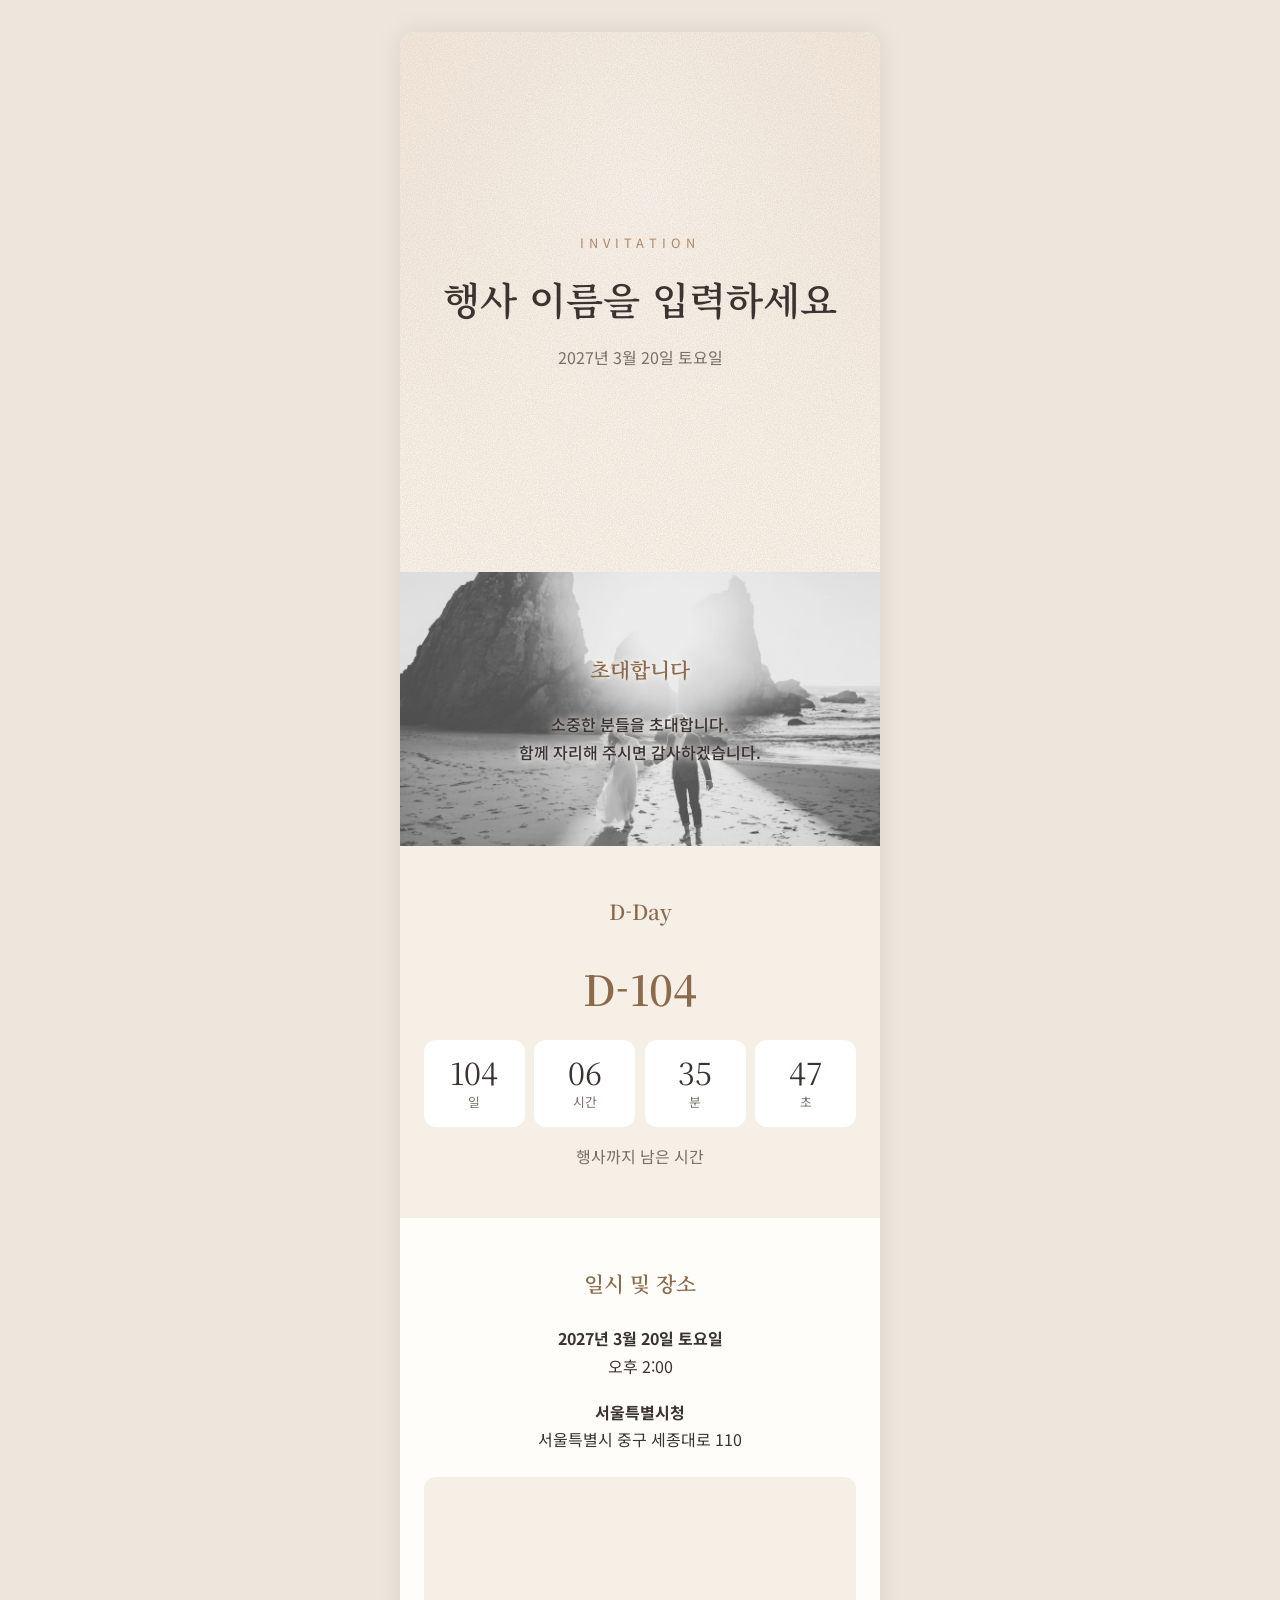
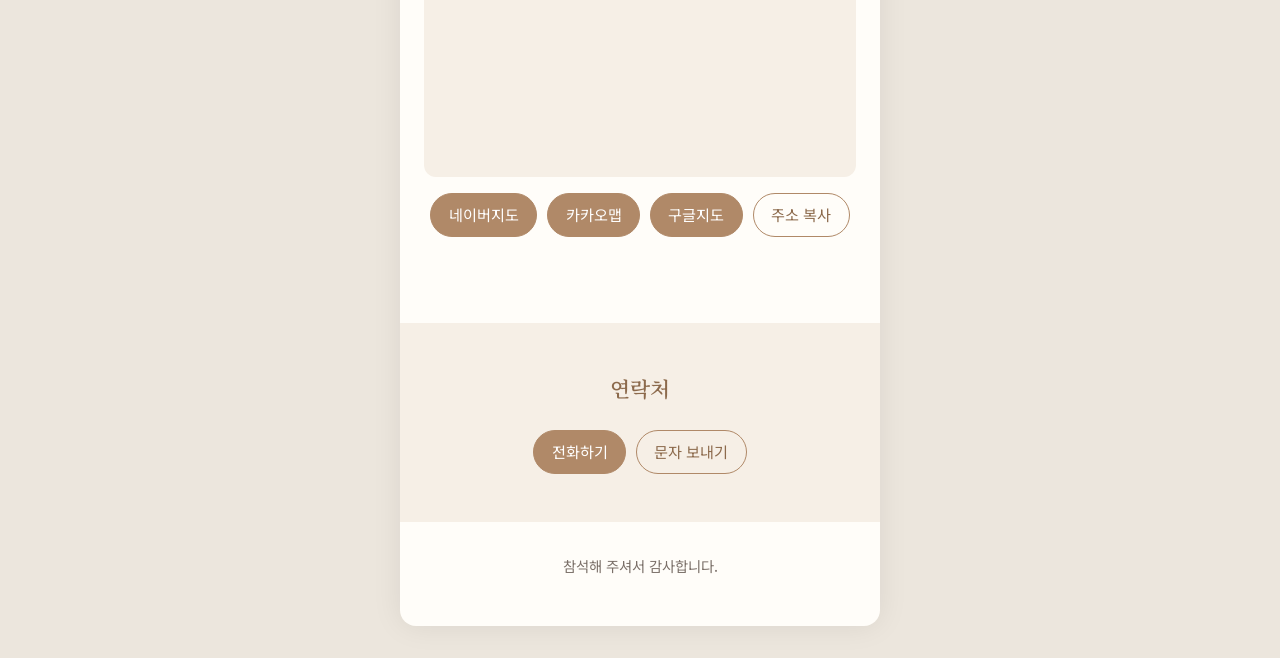
==== index.html @ 3baea65b "Initial commit: 모바일 반응형 초대장 웹페이지 - HTML/CSS/바닐라 JS 기반 초대장 (프레임워크 없음) - D-Day 카운트다운, 장소 지도(구글 지도 ifra" ====
<!DOCTYPE html>
<html lang="ko">
<head>
  <meta charset="UTF-8">
  <meta name="viewport" content="width=device-width, initial-scale=1">
  <title>초대합니다</title>
  <meta name="description" content="소중한 분들을 초대합니다.">
  <meta property="og:title" content="초대합니다">
  <meta property="og:description" content="소중한 분들을 초대합니다.">
  <link rel="preconnect" href="https://fonts.googleapis.com">
  <link rel="preconnect" href="https://fonts.gstatic.com" crossorigin>
  <link href="https://fonts.googleapis.com/css2?family=Noto+Serif+KR:wght@400;600&family=Noto+Sans+KR:wght@400;500&display=swap" rel="stylesheet">
  <link rel="stylesheet" href="css/style.css">
</head>
<body>
  <main class="page">

    <!-- 커버 -->
    <header class="cover" id="cover">
      <p class="cover__label">INVITATION</p>
      <h1 class="cover__title" data-bind="eventName">행사 이름</h1>
      <p class="cover__date" data-bind="dateText">날짜</p>
    </header>

    <!-- 인사말 -->
    <section class="section section--photo" id="greeting">
      <h2 class="section__title">초대합니다</h2>
      <p class="greeting" data-bind="greeting">인사말</p>
    </section>

    <!-- D-Day -->
    <section class="section section--tint" id="dday">
      <h2 class="section__title">D-Day</h2>
      <p class="dday__summary" id="dday-summary" aria-live="off">D-0</p>
      <div class="countdown" id="countdown" aria-live="off">
        <div class="countdown__item"><span class="countdown__num" id="cd-days">00</span><span class="countdown__unit">일</span></div>
        <div class="countdown__item"><span class="countdown__num" id="cd-hours">00</span><span class="countdown__unit">시간</span></div>
        <div class="countdown__item"><span class="countdown__num" id="cd-minutes">00</span><span class="countdown__unit">분</span></div>
        <div class="countdown__item"><span class="countdown__num" id="cd-seconds">00</span><span class="countdown__unit">초</span></div>
      </div>
      <p class="dday__message" id="dday-message"></p>
    </section>

    <!-- 일시·장소 -->
    <section class="section" id="location">
      <h2 class="section__title">일시 및 장소</h2>
      <p class="info"><strong data-bind="dateText">날짜</strong><br><span data-bind="timeText">시간</span></p>
      <p class="info"><strong data-bind="venueName">장소명</strong><br><span data-bind="address">주소</span></p>

      <div class="map">
        <iframe id="map-frame" class="map__frame" title="행사 장소 지도" loading="lazy"
                referrerpolicy="no-referrer-when-downgrade" allowfullscreen></iframe>
      </div>

      <div class="actions">
        <a class="btn" id="link-naver" target="_blank" rel="noopener">네이버지도</a>
        <a class="btn" id="link-kakao" target="_blank" rel="noopener">카카오맵</a>
        <a class="btn" id="link-google" target="_blank" rel="noopener">구글지도</a>
        <button class="btn btn--ghost" id="copy-address" type="button">주소 복사</button>
      </div>
      <p class="toast" id="toast" role="status" aria-live="polite"></p>
    </section>

    <!-- 연락처 -->
    <section class="section section--tint" id="contact">
      <h2 class="section__title">연락처</h2>
      <div class="actions">
        <a class="btn" id="link-tel">전화하기</a>
        <a class="btn btn--ghost" id="link-sms">문자 보내기</a>
      </div>
    </section>

    <footer class="footer">
      <p data-bind="footer">감사합니다.</p>
    </footer>
  </main>

  <script src="js/main.js"></script>
</body>
</html>
---- css/style.css ----
:root {
  --color-bg: #fffdf9;
  --color-tint: #f6efe6;
  --color-text: #3a3330;
  --color-sub: #7a6f68;
  --color-accent: #b08968;
  --color-accent-dark: #8c6a4c;
  --font-serif: 'Noto Serif KR', serif;
  --font-sans: 'Noto Sans KR', system-ui, -apple-system, sans-serif;
  --radius: 12px;
}

* { box-sizing: border-box; margin: 0; padding: 0; }

html { -webkit-text-size-adjust: 100%; }

body {
  font-family: var(--font-sans);
  font-size: 1rem;
  line-height: 1.7;
  color: var(--color-text);
  background: #ece6dd;
  word-break: keep-all;
  overflow-x: hidden;
}

.page {
  max-width: 480px;
  margin: 0 auto;
  background: var(--color-bg);
  min-height: 100vh;
  box-shadow: 0 0 30px rgba(0, 0, 0, 0.08);
}

/* 커버 */
.cover {
  min-height: 70vh;
  display: flex;
  flex-direction: column;
  justify-content: center;
  align-items: center;
  text-align: center;
  padding: 3rem 1.5rem;
  /* 원톤 종이 질감: SVG 노이즈를 베이지 톤으로 은은하게 겹침 */
  background:
    url("data:image/svg+xml,%3Csvg xmlns='http://www.w3.org/2000/svg' width='300' height='300'%3E%3Cfilter id='n'%3E%3CfeTurbulence type='fractalNoise' baseFrequency='0.8' numOctaves='3' stitchTiles='stitch'/%3E%3CfeColorMatrix values='0 0 0 0 0.69 0 0 0 0 0.54 0 0 0 0 0.41 0 0 0 0.6 0'/%3E%3C/filter%3E%3Crect width='100%25' height='100%25' filter='url(%23n)'/%3E%3C/svg%3E"),
    radial-gradient(ellipse at 50% 30%, rgba(255, 255, 255, 0.7), transparent 70%),
    linear-gradient(180deg, var(--color-tint), var(--color-bg));
}
.cover__label { letter-spacing: 0.4em; font-size: 0.8rem; color: var(--color-accent); }
.cover__title {
  font-family: var(--font-serif);
  font-weight: 600;
  font-size: clamp(1.8rem, 8vw, 2.4rem);
  line-height: 1.35;
  margin: 1.2rem 0;
}
.cover__date { color: var(--color-sub); }

/* 공통 섹션 */
.section { padding: 3rem 1.5rem; text-align: center; }
.section--tint { background: var(--color-tint); }
/* 흑백 사진 배경 (글자가 읽히도록 밝은 막을 덮음) */
.section--photo {
  position: relative;
  isolation: isolate;
  padding: 5rem 1.5rem;
}
.section--photo::before {
  content: '';
  position: absolute;
  inset: 0;
  z-index: -1;
  background:
    linear-gradient(rgba(255, 253, 249, 0.3), rgba(255, 253, 249, 0.3)),
    url('../images/beach-couple.jpg') center 65% / cover no-repeat;
  filter: grayscale(1);
}
.section__title {
  font-family: var(--font-serif);
  font-weight: 600;
  font-size: 1.3rem;
  color: var(--color-accent-dark);
  margin-bottom: 1.5rem;
}
.greeting { white-space: pre-line; }
/* 선명한 사진 위에서도 글자가 읽히도록 흰 그림자 */
.section--photo .section__title,
.section--photo .greeting {
  text-shadow: 0 0 6px rgba(255, 253, 249, 0.95), 0 0 14px rgba(255, 253, 249, 0.8);
}
.section--photo .greeting { font-weight: 500; }
.info { margin-bottom: 1.2rem; }

/* D-Day */
.dday__summary {
  font-family: var(--font-serif);
  font-size: 2.6rem;
  font-weight: 600;
  color: var(--color-accent-dark);
  margin-bottom: 1rem;
}
.countdown { display: grid; grid-template-columns: repeat(4, 1fr); gap: 0.6rem; }
.countdown__item {
  background: #fff;
  border-radius: var(--radius);
  padding: 0.9rem 0.2rem;
  display: flex;
  flex-direction: column;
}
.countdown__num {
  font-family: var(--font-serif);
  font-size: clamp(1.4rem, 7vw, 1.9rem);
  font-variant-numeric: tabular-nums;
  line-height: 1.2;
}
.countdown__unit { font-size: 0.8rem; color: var(--color-sub); }
.dday__message { margin-top: 1rem; color: var(--color-sub); min-height: 1.7em; }

/* 지도 */
.map {
  margin: 1.5rem 0 1rem;
  border-radius: var(--radius);
  overflow: hidden;
  background: var(--color-tint);
}
.map__frame { display: block; width: 100%; height: 300px; border: 0; }

/* 버튼 */
.actions { display: flex; flex-wrap: wrap; gap: 0.6rem; justify-content: center; }
.btn {
  display: inline-flex;
  align-items: center;
  justify-content: center;
  min-height: 44px;
  min-width: 44px;
  padding: 0 1.1rem;
  border: 1px solid var(--color-accent);
  border-radius: 999px;
  background: var(--color-accent);
  color: #fff;
  font: inherit;
  font-size: 0.95rem;
  text-decoration: none;
  cursor: pointer;
}
.btn:active { background: var(--color-accent-dark); }
.btn--ghost { background: transparent; color: var(--color-accent-dark); }
.btn--ghost:active { background: var(--color-tint); }

.toast { min-height: 1.7em; margin-top: 0.8rem; font-size: 0.9rem; color: var(--color-accent-dark); }

.footer { padding: 2rem 1.5rem 3rem; text-align: center; color: var(--color-sub); font-size: 0.9rem; }

/* 태블릿 이상 */
@media (min-width: 768px) {
  .page { margin: 2rem auto; border-radius: 16px; overflow: hidden; min-height: auto; }
  .cover { min-height: 60vh; }
}
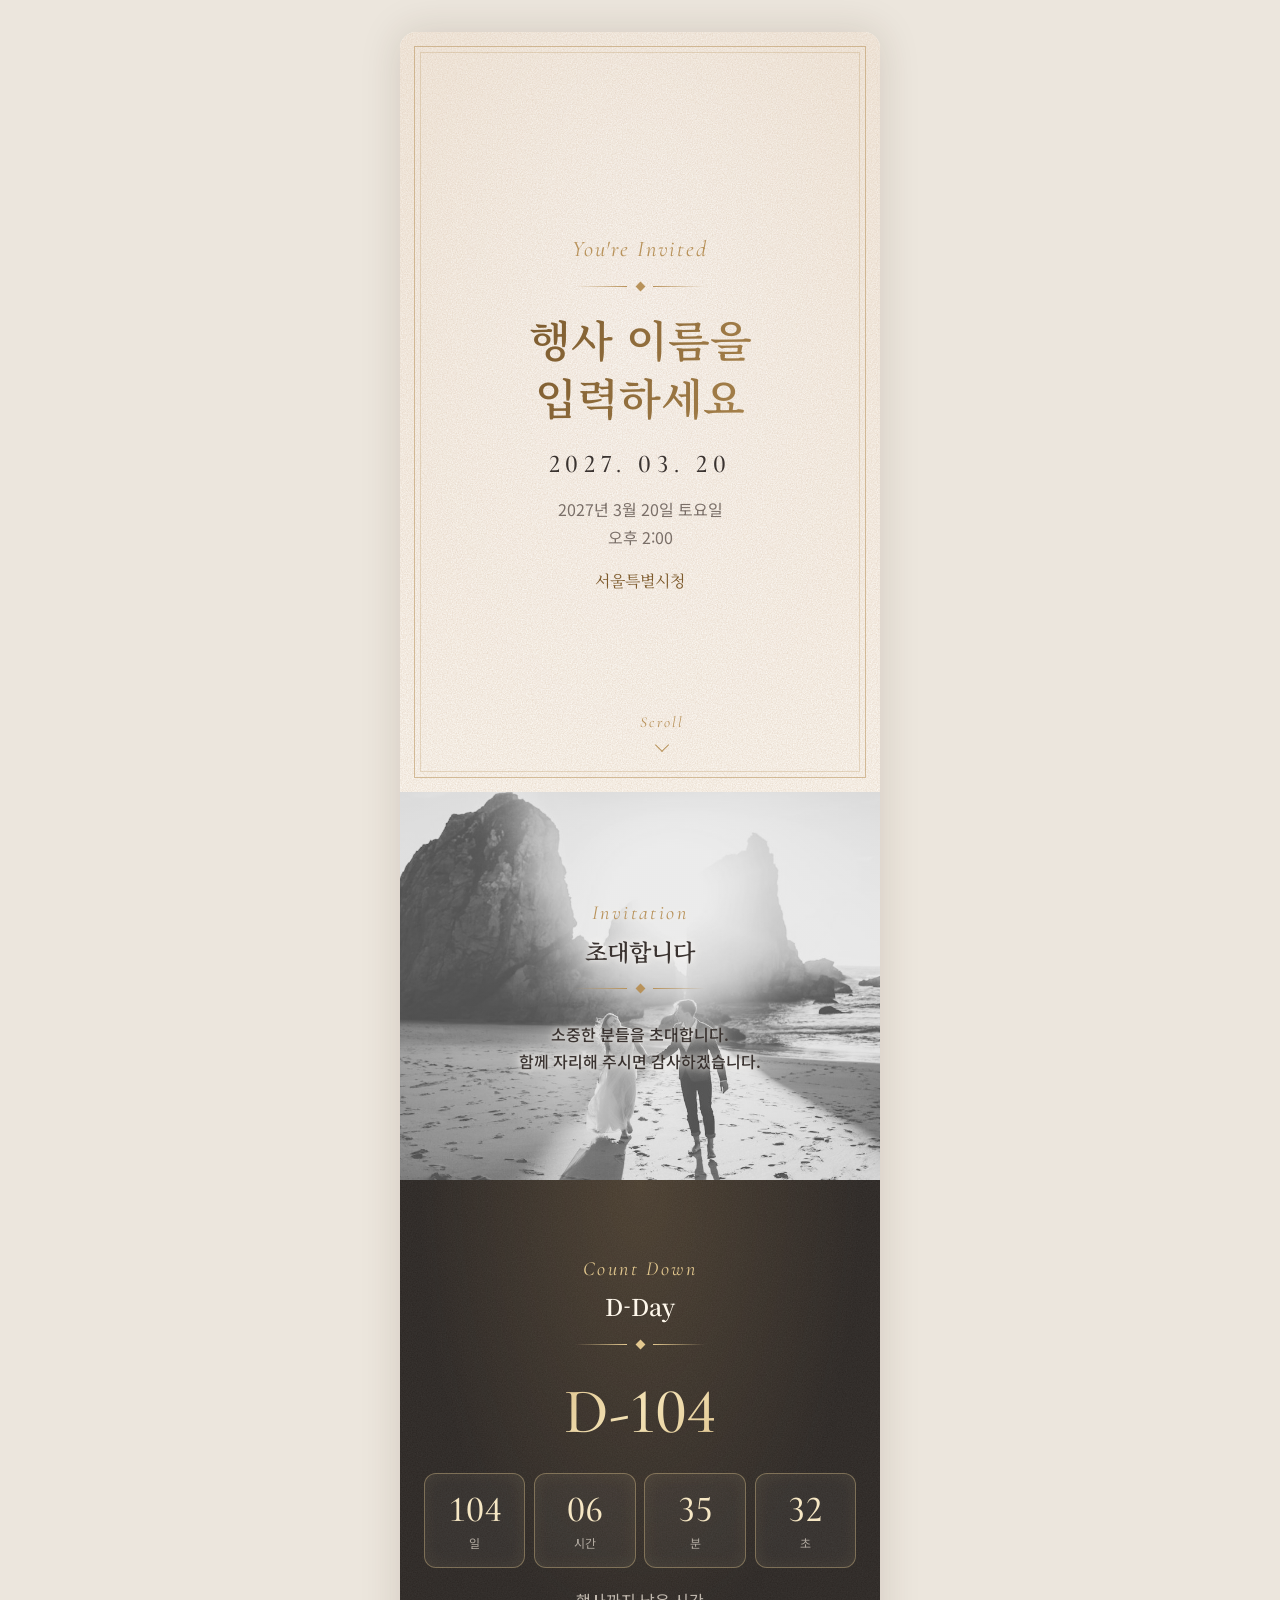
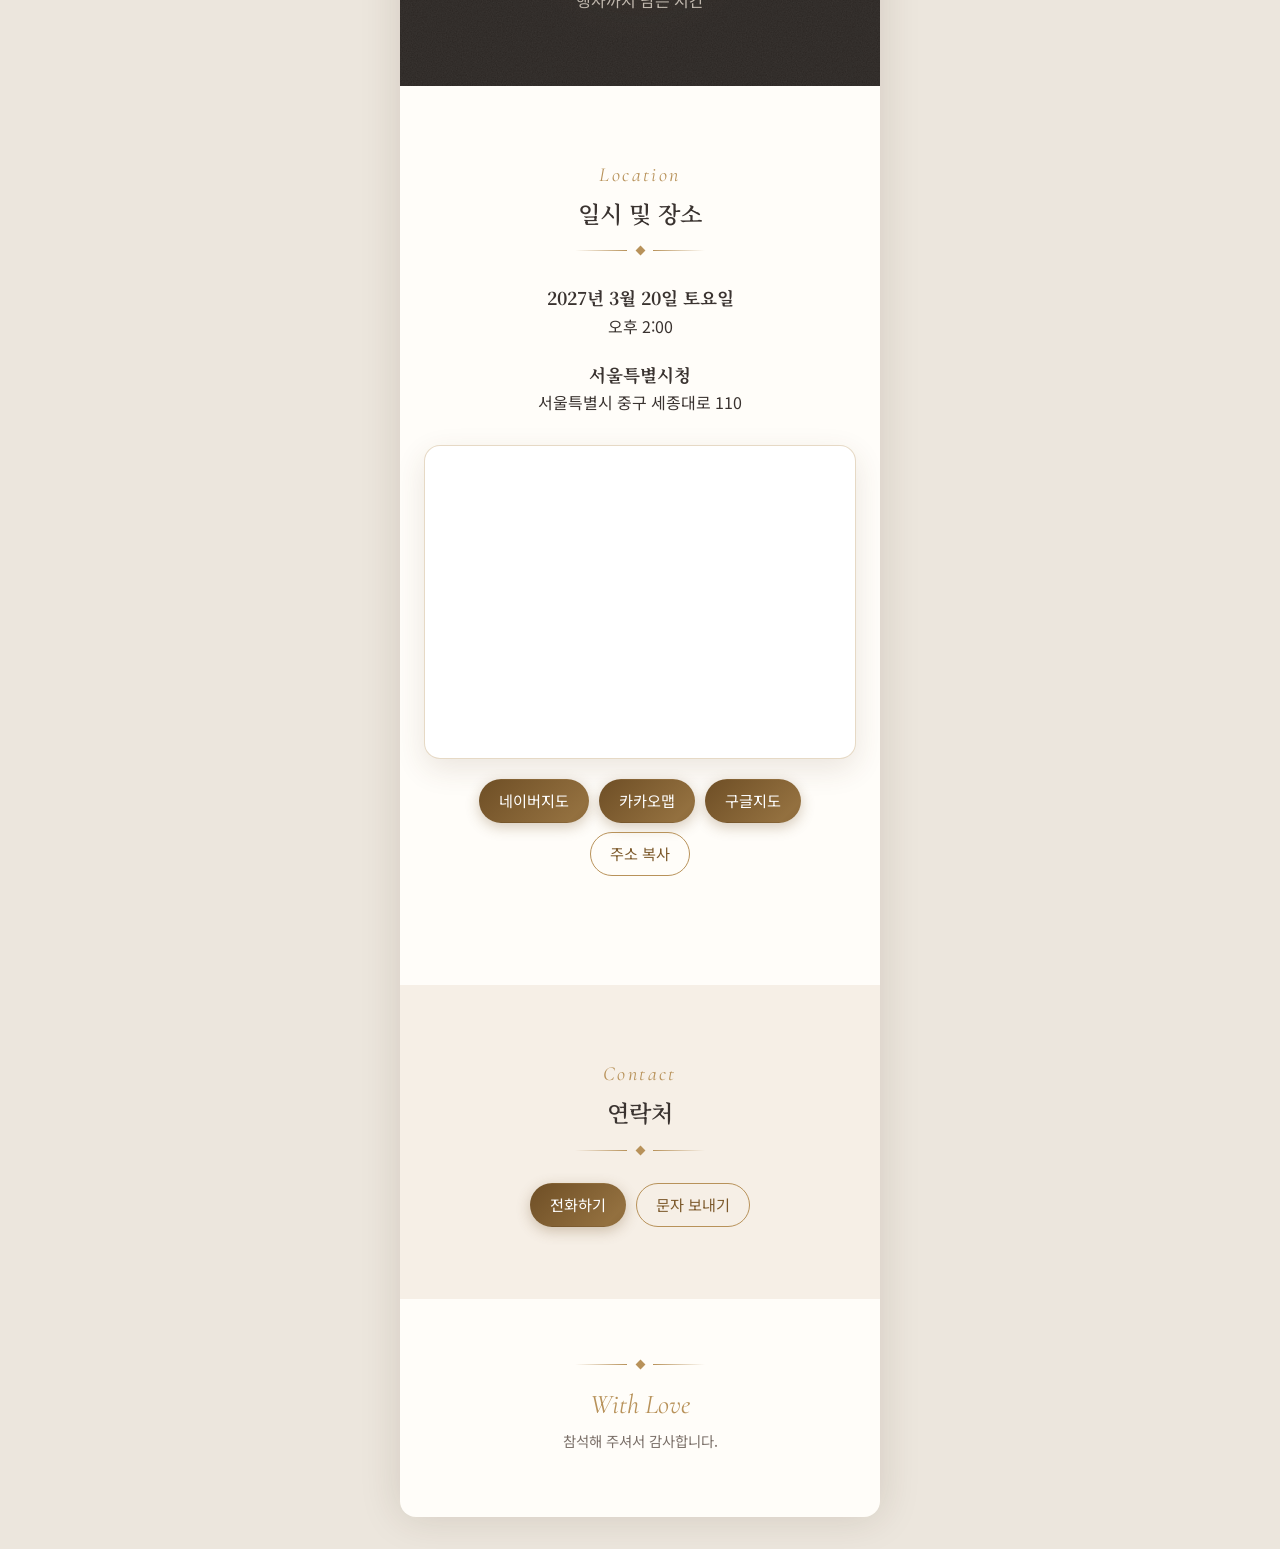
==== commit 200b42d4: "초대장 디자인을 금색 포인트로 화려하게 개편 - 커버: 전체 화면, 금색 이중 테두리, 금박 반짝이 제목, 큰 숫자 날짜, 스크롤 안내 - D-Day: 어두운 배경 + 금색 숫자," ====
--- a/index.html
+++ b/index.html
@@ -9,68 +9,97 @@
   <meta property="og:description" content="소중한 분들을 초대합니다.">
   <link rel="preconnect" href="https://fonts.googleapis.com">
   <link rel="preconnect" href="https://fonts.gstatic.com" crossorigin>
-  <link href="https://fonts.googleapis.com/css2?family=Noto+Serif+KR:wght@400;600&family=Noto+Sans+KR:wght@400;500&display=swap" rel="stylesheet">
+  <link href="https://fonts.googleapis.com/css2?family=Cormorant+Garamond:ital,wght@0,500;1,400;1,500&family=Noto+Serif+KR:wght@400;600&family=Noto+Sans+KR:wght@400;500&display=swap" rel="stylesheet">
   <link rel="stylesheet" href="css/style.css">
+  <!-- JS가 켜져 있을 때만 스크롤 등장 효과 적용 -->
+  <script>document.documentElement.classList.add('js');</script>
 </head>
 <body>
+  <!-- 흩날리는 꽃잎 (JS로 생성) -->
+  <div class="petals" id="petals" aria-hidden="true"></div>
+
   <main class="page">
 
     <!-- 커버 -->
     <header class="cover" id="cover">
-      <p class="cover__label">INVITATION</p>
-      <h1 class="cover__title" data-bind="eventName">행사 이름</h1>
-      <p class="cover__date" data-bind="dateText">날짜</p>
+      <div class="cover__inner">
+        <p class="cover__label">You're Invited</p>
+        <div class="ornament" style="--d: .15s" aria-hidden="true"><span></span></div>
+        <h1 class="cover__title" style="--d: .35s" data-bind="eventName">행사 이름</h1>
+        <p class="cover__num" style="--d: .6s" data-bind="dateNum">2027. 03. 20</p>
+        <p class="cover__date" style="--d: .8s"><span data-bind="dateText">날짜</span><br><span data-bind="timeText">시간</span></p>
+        <p class="cover__venue" style="--d: 1s" data-bind="venueName">장소</p>
+      </div>
+      <div class="cover__scroll" aria-hidden="true">Scroll</div>
     </header>
 
     <!-- 인사말 -->
     <section class="section section--photo" id="greeting">
-      <h2 class="section__title">초대합니다</h2>
-      <p class="greeting" data-bind="greeting">인사말</p>
+      <div class="reveal">
+        <p class="section__eyebrow">Invitation</p>
+        <h2 class="section__title">초대합니다</h2>
+        <div class="ornament" aria-hidden="true"><span></span></div>
+        <p class="greeting" data-bind="greeting">인사말</p>
+      </div>
     </section>
 
     <!-- D-Day -->
-    <section class="section section--tint" id="dday">
-      <h2 class="section__title">D-Day</h2>
-      <p class="dday__summary" id="dday-summary" aria-live="off">D-0</p>
-      <div class="countdown" id="countdown" aria-live="off">
-        <div class="countdown__item"><span class="countdown__num" id="cd-days">00</span><span class="countdown__unit">일</span></div>
-        <div class="countdown__item"><span class="countdown__num" id="cd-hours">00</span><span class="countdown__unit">시간</span></div>
-        <div class="countdown__item"><span class="countdown__num" id="cd-minutes">00</span><span class="countdown__unit">분</span></div>
-        <div class="countdown__item"><span class="countdown__num" id="cd-seconds">00</span><span class="countdown__unit">초</span></div>
+    <section class="section section--dark" id="dday">
+      <div class="reveal">
+        <p class="section__eyebrow">Count Down</p>
+        <h2 class="section__title">D-Day</h2>
+        <div class="ornament" aria-hidden="true"><span></span></div>
+        <p class="dday__summary" id="dday-summary" aria-live="off">D-0</p>
+        <div class="countdown" id="countdown" aria-live="off">
+          <div class="countdown__item"><span class="countdown__num" id="cd-days">00</span><span class="countdown__unit">일</span></div>
+          <div class="countdown__item"><span class="countdown__num" id="cd-hours">00</span><span class="countdown__unit">시간</span></div>
+          <div class="countdown__item"><span class="countdown__num" id="cd-minutes">00</span><span class="countdown__unit">분</span></div>
+          <div class="countdown__item"><span class="countdown__num" id="cd-seconds">00</span><span class="countdown__unit">초</span></div>
+        </div>
+        <p class="dday__message" id="dday-message"></p>
       </div>
-      <p class="dday__message" id="dday-message"></p>
     </section>
 
     <!-- 일시·장소 -->
     <section class="section" id="location">
-      <h2 class="section__title">일시 및 장소</h2>
-      <p class="info"><strong data-bind="dateText">날짜</strong><br><span data-bind="timeText">시간</span></p>
-      <p class="info"><strong data-bind="venueName">장소명</strong><br><span data-bind="address">주소</span></p>
+      <div class="reveal">
+        <p class="section__eyebrow">Location</p>
+        <h2 class="section__title">일시 및 장소</h2>
+        <div class="ornament" aria-hidden="true"><span></span></div>
+        <p class="info"><strong data-bind="dateText">날짜</strong><br><span data-bind="timeText">시간</span></p>
+        <p class="info"><strong data-bind="venueName">장소명</strong><br><span data-bind="address">주소</span></p>
 
-      <div class="map">
-        <iframe id="map-frame" class="map__frame" title="행사 장소 지도" loading="lazy"
-                referrerpolicy="no-referrer-when-downgrade" allowfullscreen></iframe>
+        <div class="map">
+          <iframe id="map-frame" class="map__frame" title="행사 장소 지도" loading="lazy"
+                  referrerpolicy="no-referrer-when-downgrade" allowfullscreen></iframe>
+        </div>
+
+        <div class="actions">
+          <a class="btn" id="link-naver" target="_blank" rel="noopener">네이버지도</a>
+          <a class="btn" id="link-kakao" target="_blank" rel="noopener">카카오맵</a>
+          <a class="btn" id="link-google" target="_blank" rel="noopener">구글지도</a>
+          <button class="btn btn--ghost" id="copy-address" type="button">주소 복사</button>
+        </div>
+        <p class="toast" id="toast" role="status" aria-live="polite"></p>
       </div>
-
-      <div class="actions">
-        <a class="btn" id="link-naver" target="_blank" rel="noopener">네이버지도</a>
-        <a class="btn" id="link-kakao" target="_blank" rel="noopener">카카오맵</a>
-        <a class="btn" id="link-google" target="_blank" rel="noopener">구글지도</a>
-        <button class="btn btn--ghost" id="copy-address" type="button">주소 복사</button>
-      </div>
-      <p class="toast" id="toast" role="status" aria-live="polite"></p>
     </section>
 
     <!-- 연락처 -->
     <section class="section section--tint" id="contact">
-      <h2 class="section__title">연락처</h2>
-      <div class="actions">
-        <a class="btn" id="link-tel">전화하기</a>
-        <a class="btn btn--ghost" id="link-sms">문자 보내기</a>
+      <div class="reveal">
+        <p class="section__eyebrow">Contact</p>
+        <h2 class="section__title">연락처</h2>
+        <div class="ornament" aria-hidden="true"><span></span></div>
+        <div class="actions">
+          <a class="btn" id="link-tel">전화하기</a>
+          <a class="btn btn--ghost" id="link-sms">문자 보내기</a>
+        </div>
       </div>
     </section>
 
     <footer class="footer">
+      <div class="ornament" aria-hidden="true"><span></span></div>
+      <p class="footer__sign">With Love</p>
       <p data-bind="footer">감사합니다.</p>
     </footer>
   </main>
--- a/css/style.css
+++ b/css/style.css
@@ -3,8 +3,12 @@
   --color-tint: #f6efe6;
   --color-text: #3a3330;
   --color-sub: #7a6f68;
-  --color-accent: #b08968;
-  --color-accent-dark: #8c6a4c;
+  --gold: #b8925a;
+  --gold-dark: #7d5a2c;
+  --gold-light: #e3c88f;
+  --dark-bg: #2b2623;
+  --dark-text: #efe6da;
+  --font-display: 'Cormorant Garamond', 'Noto Serif KR', serif;
   --font-serif: 'Noto Serif KR', serif;
   --font-sans: 'Noto Sans KR', system-ui, -apple-system, sans-serif;
   --radius: 12px;
@@ -25,46 +29,151 @@
 }
 
 .page {
+  position: relative;
   max-width: 480px;
   margin: 0 auto;
   background: var(--color-bg);
   min-height: 100vh;
-  box-shadow: 0 0 30px rgba(0, 0, 0, 0.08);
-}
-
-/* 커버 */
+  box-shadow: 0 0 40px rgba(60, 40, 20, 0.15);
+}
+
+/* ---------- 장식 구분선 (선 ─ ◆ ─ 선) ---------- */
+.ornament {
+  display: flex;
+  align-items: center;
+  justify-content: center;
+  gap: 0.6rem;
+  margin: 0.9rem auto;
+  color: var(--gold);
+}
+.ornament::before,
+.ornament::after {
+  content: '';
+  width: 52px;
+  height: 1px;
+  background: linear-gradient(90deg, transparent, currentColor);
+}
+.ornament::after { background: linear-gradient(90deg, currentColor, transparent); }
+.ornament span {
+  width: 7px;
+  height: 7px;
+  background: currentColor;
+  transform: rotate(45deg);
+}
+
+/* ---------- 커버 ---------- */
 .cover {
-  min-height: 70vh;
+  position: relative;
+  min-height: 100vh;
+  min-height: 100svh;
   display: flex;
   flex-direction: column;
   justify-content: center;
   align-items: center;
   text-align: center;
-  padding: 3rem 1.5rem;
+  padding: 4rem 2.25rem;
   /* 원톤 종이 질감: SVG 노이즈를 베이지 톤으로 은은하게 겹침 */
   background:
     url("data:image/svg+xml,%3Csvg xmlns='http://www.w3.org/2000/svg' width='300' height='300'%3E%3Cfilter id='n'%3E%3CfeTurbulence type='fractalNoise' baseFrequency='0.8' numOctaves='3' stitchTiles='stitch'/%3E%3CfeColorMatrix values='0 0 0 0 0.69 0 0 0 0 0.54 0 0 0 0 0.41 0 0 0 0.6 0'/%3E%3C/filter%3E%3Crect width='100%25' height='100%25' filter='url(%23n)'/%3E%3C/svg%3E"),
-    radial-gradient(ellipse at 50% 30%, rgba(255, 255, 255, 0.7), transparent 70%),
+    radial-gradient(ellipse at 50% 40%, rgba(255, 255, 255, 0.75), transparent 70%),
     linear-gradient(180deg, var(--color-tint), var(--color-bg));
 }
-.cover__label { letter-spacing: 0.4em; font-size: 0.8rem; color: var(--color-accent); }
+/* 금색 이중 테두리 */
+.cover::before,
+.cover::after {
+  content: '';
+  position: absolute;
+  pointer-events: none;
+  border: 1px solid rgba(184, 146, 90, 0.55);
+}
+.cover::before { inset: 14px; }
+.cover::after { inset: 20px; border-color: rgba(184, 146, 90, 0.28); }
+
+.cover__inner > * { animation: rise 1.1s ease var(--d, 0s) both; }
+
+.cover__label {
+  font-family: var(--font-display);
+  font-style: italic;
+  font-size: 1.4rem;
+  letter-spacing: 0.08em;
+  color: var(--gold);
+}
 .cover__title {
   font-family: var(--font-serif);
   font-weight: 600;
-  font-size: clamp(1.8rem, 8vw, 2.4rem);
+  font-size: clamp(2rem, 9vw, 2.7rem);
   line-height: 1.35;
-  margin: 1.2rem 0;
-}
-.cover__date { color: var(--color-sub); }
-
-/* 공통 섹션 */
-.section { padding: 3rem 1.5rem; text-align: center; }
+  margin: 1.2rem 0 1rem;
+  /* 금박 느낌의 반짝이는 글자 */
+  background: linear-gradient(110deg, #6f4f26 0%, #a8834c 35%, #dcbd82 50%, #a8834c 65%, #6f4f26 100%);
+  background-size: 250% 100%;
+  -webkit-background-clip: text;
+  background-clip: text;
+  color: transparent;
+  -webkit-text-fill-color: transparent;
+  animation: rise 1.1s ease var(--d, 0s) both, shimmer 7s ease-in-out 2s infinite;
+}
+.cover__num {
+  font-family: var(--font-display);
+  font-weight: 500;
+  font-size: 1.6rem;
+  font-variant-numeric: lining-nums;
+  letter-spacing: 0.22em;
+  margin-bottom: 0.6rem;
+}
+.cover__date { color: var(--color-sub); line-height: 1.8; }
+.cover__venue {
+  margin-top: 0.9rem;
+  font-family: var(--font-serif);
+  color: var(--gold-dark);
+}
+.cover__scroll {
+  position: absolute;
+  bottom: 2.6rem;
+  left: 50%;
+  font-family: var(--font-display);
+  font-style: italic;
+  font-size: 0.95rem;
+  letter-spacing: 0.15em;
+  color: var(--gold);
+  animation: bob 2s ease-in-out infinite;
+}
+.cover__scroll::after {
+  content: '';
+  display: block;
+  width: 9px;
+  height: 9px;
+  margin: 0.3rem auto 0;
+  border-right: 1px solid currentColor;
+  border-bottom: 1px solid currentColor;
+  transform: rotate(45deg);
+}
+
+/* ---------- 공통 섹션 ---------- */
+.section { position: relative; padding: 4.5rem 1.5rem; text-align: center; }
 .section--tint { background: var(--color-tint); }
-/* 흑백 사진 배경 (글자가 읽히도록 밝은 막을 덮음) */
+.section__eyebrow {
+  font-family: var(--font-display);
+  font-style: italic;
+  font-size: 1.25rem;
+  letter-spacing: 0.12em;
+  color: var(--gold);
+}
+.section__title {
+  font-family: var(--font-serif);
+  font-weight: 600;
+  font-size: 1.45rem;
+  margin-top: 0.1rem;
+}
+.section__title + .ornament { margin-bottom: 1.8rem; }
+.greeting { white-space: pre-line; }
+.info { margin-bottom: 1.2rem; }
+.info strong { font-family: var(--font-serif); font-size: 1.1rem; }
+
+/* ---------- 인사말: 흑백 사진 배경 ---------- */
 .section--photo {
-  position: relative;
   isolation: isolate;
-  padding: 5rem 1.5rem;
+  padding: 6.5rem 1.5rem;
 }
 .section--photo::before {
   content: '';
@@ -76,57 +185,72 @@
     url('../images/beach-couple.jpg') center 65% / cover no-repeat;
   filter: grayscale(1);
 }
-.section__title {
-  font-family: var(--font-serif);
-  font-weight: 600;
-  font-size: 1.3rem;
-  color: var(--color-accent-dark);
-  margin-bottom: 1.5rem;
-}
-.greeting { white-space: pre-line; }
 /* 선명한 사진 위에서도 글자가 읽히도록 흰 그림자 */
+.section--photo .section__eyebrow,
 .section--photo .section__title,
 .section--photo .greeting {
   text-shadow: 0 0 6px rgba(255, 253, 249, 0.95), 0 0 14px rgba(255, 253, 249, 0.8);
 }
 .section--photo .greeting { font-weight: 500; }
-.info { margin-bottom: 1.2rem; }
-
-/* D-Day */
+
+/* ---------- D-Day: 어두운 배경 + 금색 ---------- */
+.section--dark {
+  color: var(--dark-text);
+  background:
+    url("data:image/svg+xml,%3Csvg xmlns='http://www.w3.org/2000/svg' width='300' height='300'%3E%3Cfilter id='n'%3E%3CfeTurbulence type='fractalNoise' baseFrequency='0.8' numOctaves='3' stitchTiles='stitch'/%3E%3CfeColorMatrix values='0 0 0 0 1 0 0 0 0 1 0 0 0 0 1 0 0 0 0.07 0'/%3E%3C/filter%3E%3Crect width='100%25' height='100%25' filter='url(%23n)'/%3E%3C/svg%3E"),
+    radial-gradient(ellipse at 50% 0%, rgba(184, 146, 90, 0.22), transparent 65%),
+    var(--dark-bg);
+}
+.section--dark .section__eyebrow,
+.section--dark .ornament { color: var(--gold-light); }
+.section--dark .section__title { color: #fff8ec; }
+
 .dday__summary {
-  font-family: var(--font-serif);
-  font-size: 2.6rem;
-  font-weight: 600;
-  color: var(--color-accent-dark);
-  margin-bottom: 1rem;
-}
-.countdown { display: grid; grid-template-columns: repeat(4, 1fr); gap: 0.6rem; }
+  font-family: var(--font-display);
+  font-weight: 500;
+  font-size: 4rem;
+  font-variant-numeric: lining-nums;
+  line-height: 1.1;
+  margin-bottom: 1.6rem;
+  background: linear-gradient(135deg, #c9a465, #f3e2b5 50%, #c9a465);
+  -webkit-background-clip: text;
+  background-clip: text;
+  color: transparent;
+  -webkit-text-fill-color: transparent;
+}
+.countdown { display: grid; grid-template-columns: repeat(4, 1fr); gap: 0.55rem; }
 .countdown__item {
-  background: #fff;
-  border-radius: var(--radius);
-  padding: 0.9rem 0.2rem;
   display: flex;
   flex-direction: column;
+  padding: 1rem 0.2rem 0.8rem;
+  border: 1px solid rgba(227, 200, 143, 0.4);
+  border-radius: var(--radius);
+  background: rgba(255, 255, 255, 0.04);
+  box-shadow: inset 0 0 18px rgba(227, 200, 143, 0.08);
 }
 .countdown__num {
-  font-family: var(--font-serif);
-  font-size: clamp(1.4rem, 7vw, 1.9rem);
-  font-variant-numeric: tabular-nums;
-  line-height: 1.2;
-}
-.countdown__unit { font-size: 0.8rem; color: var(--color-sub); }
-.dday__message { margin-top: 1rem; color: var(--color-sub); min-height: 1.7em; }
-
-/* 지도 */
+  font-family: var(--font-display);
+  font-weight: 500;
+  font-size: clamp(1.8rem, 8vw, 2.3rem);
+  font-variant-numeric: tabular-nums lining-nums;
+  line-height: 1.1;
+  color: #f6e7c4;
+}
+.countdown__unit { margin-top: 0.2rem; font-size: 0.75rem; color: rgba(239, 230, 218, 0.65); }
+.dday__message { margin-top: 1.2rem; min-height: 1.7em; color: rgba(239, 230, 218, 0.75); }
+
+/* ---------- 지도 ---------- */
 .map {
-  margin: 1.5rem 0 1rem;
-  border-radius: var(--radius);
-  overflow: hidden;
-  background: var(--color-tint);
-}
-.map__frame { display: block; width: 100%; height: 300px; border: 0; }
-
-/* 버튼 */
+  margin: 1.8rem 0 1.2rem;
+  padding: 6px;
+  background: #fff;
+  border: 1px solid rgba(184, 146, 90, 0.35);
+  border-radius: 16px;
+  box-shadow: 0 10px 30px rgba(90, 60, 30, 0.12);
+}
+.map__frame { display: block; width: 100%; height: 300px; border: 0; border-radius: 11px; }
+
+/* ---------- 버튼 ---------- */
 .actions { display: flex; flex-wrap: wrap; gap: 0.6rem; justify-content: center; }
 .btn {
   display: inline-flex;
@@ -134,26 +258,96 @@
   justify-content: center;
   min-height: 44px;
   min-width: 44px;
-  padding: 0 1.1rem;
-  border: 1px solid var(--color-accent);
+  padding: 0 1.2rem;
+  border: 1px solid transparent;
   border-radius: 999px;
-  background: var(--color-accent);
+  background: linear-gradient(135deg, #6f4f26, #93703f 50%, #6f4f26);
+  background-size: 200% 100%;
+  box-shadow: 0 4px 14px rgba(111, 79, 38, 0.3);
   color: #fff;
   font: inherit;
   font-size: 0.95rem;
   text-decoration: none;
   cursor: pointer;
-}
-.btn:active { background: var(--color-accent-dark); }
-.btn--ghost { background: transparent; color: var(--color-accent-dark); }
+  transition: background-position 0.4s, transform 0.15s;
+}
+.btn:hover { background-position: 100% 0; }
+.btn:active { transform: scale(0.97); }
+.btn--ghost {
+  background: transparent;
+  border-color: var(--gold);
+  box-shadow: none;
+  color: var(--gold-dark);
+}
 .btn--ghost:active { background: var(--color-tint); }
 
-.toast { min-height: 1.7em; margin-top: 0.8rem; font-size: 0.9rem; color: var(--color-accent-dark); }
-
-.footer { padding: 2rem 1.5rem 3rem; text-align: center; color: var(--color-sub); font-size: 0.9rem; }
-
-/* 태블릿 이상 */
+.toast { min-height: 1.7em; margin-top: 0.8rem; font-size: 0.9rem; color: var(--gold-dark); }
+
+/* ---------- 푸터 ---------- */
+.footer { padding: 3rem 1.5rem 4rem; text-align: center; color: var(--color-sub); font-size: 0.9rem; }
+.footer__sign {
+  font-family: var(--font-display);
+  font-style: italic;
+  font-size: 1.7rem;
+  color: var(--gold);
+}
+
+/* ---------- 흩날리는 꽃잎 ---------- */
+.petals {
+  position: fixed;
+  inset: 0;
+  max-width: 480px;
+  margin: 0 auto;
+  overflow: hidden;
+  pointer-events: none;
+  z-index: 20;
+}
+.petal {
+  position: absolute;
+  top: -24px;
+  left: var(--x);
+  width: var(--size);
+  height: var(--size);
+  border-radius: 150% 0 150% 0;
+  background: linear-gradient(135deg, #fbe6de, #e9b9a7);
+  opacity: 0.75;
+  animation: fall var(--dur) linear var(--delay) infinite;
+}
+
+/* ---------- 스크롤 등장 효과 ---------- */
+.js .reveal {
+  opacity: 0;
+  transform: translateY(28px);
+  transition: opacity 0.9s ease, transform 0.9s ease;
+}
+.js .reveal.is-visible { opacity: 1; transform: none; }
+
+/* ---------- 애니메이션 ---------- */
+@keyframes rise {
+  from { opacity: 0; transform: translateY(18px); }
+  to { opacity: 1; transform: none; }
+}
+@keyframes shimmer {
+  0%, 100% { background-position: 100% 0; }
+  50% { background-position: 0 0; }
+}
+@keyframes bob {
+  0%, 100% { transform: translate(-50%, 0); }
+  50% { transform: translate(-50%, 8px); }
+}
+@keyframes fall {
+  to { transform: translate(var(--drift), 110vh) rotate(540deg); }
+}
+
+/* 움직임 줄이기 설정을 켠 사용자에게는 애니메이션 끔 */
+@media (prefers-reduced-motion: reduce) {
+  *, *::before, *::after { animation: none !important; transition: none !important; }
+  .js .reveal { opacity: 1; transform: none; }
+  .cover__scroll { transform: translateX(-50%); }
+}
+
+/* ---------- 태블릿 이상 ---------- */
 @media (min-width: 768px) {
   .page { margin: 2rem auto; border-radius: 16px; overflow: hidden; min-height: auto; }
-  .cover { min-height: 60vh; }
-}
+  .cover { min-height: 760px; }
+}
